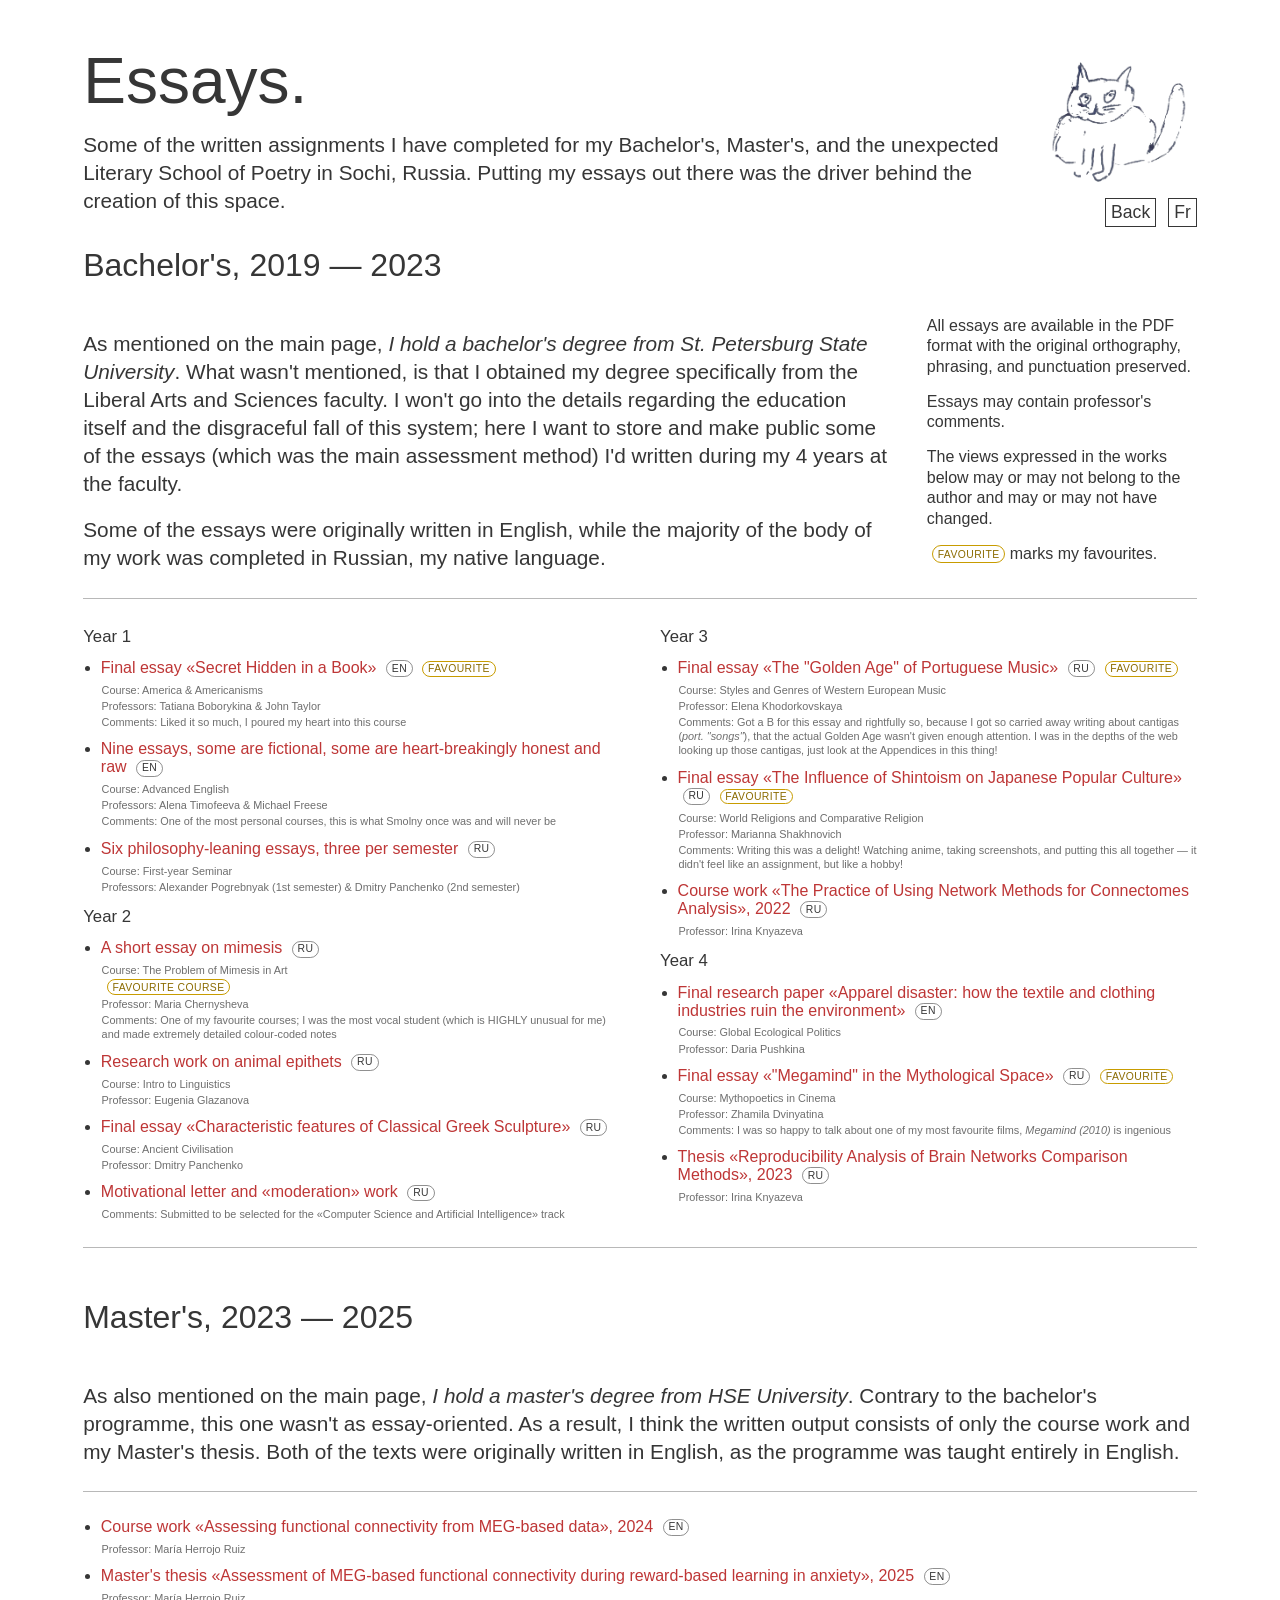
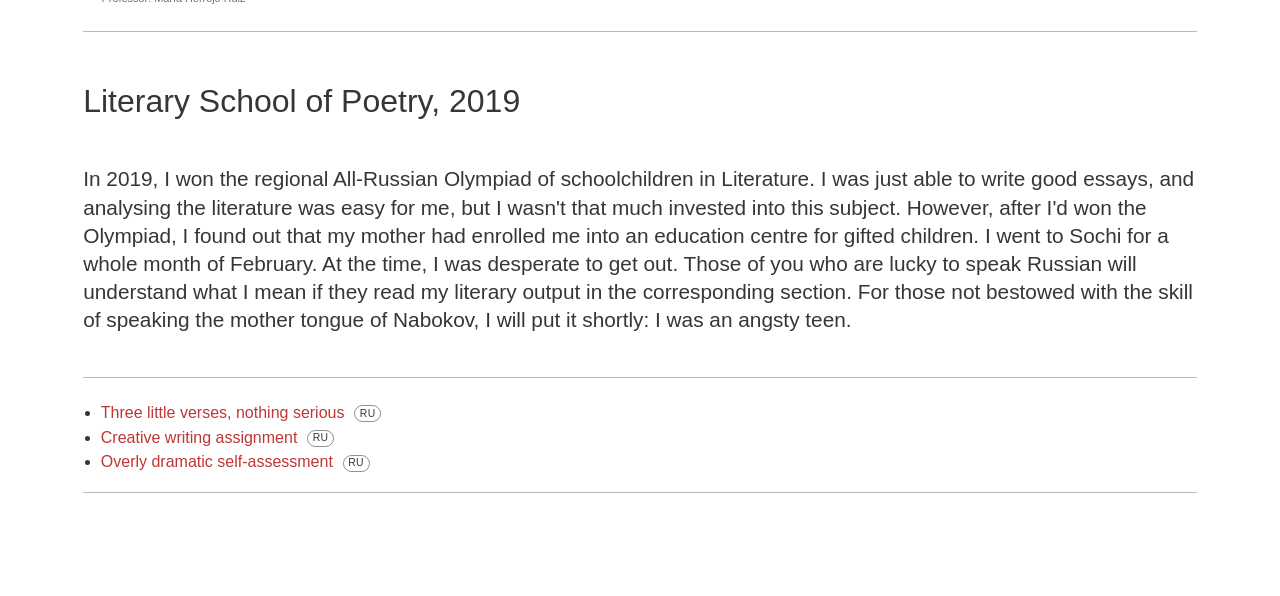
==== essay.html @ 97c1edeb "." ====
<!DOCTYPE html>
<html lang="en">
<head>
  <meta charset="UTF-8"/>
  <meta http-equiv="X-UA-Compatible" content="IE=edge"/>
  <meta name="viewport" content="width=device-width, initial-scale=1.0"/>
  <title>Irina Saranskaia</title>
  <link rel="icon" type="image/jpg" href="favicon-16x16.jpg" sizes="16x16" />
  <link rel="icon" type="image/jpg" href="favicon-32x32.jpg" sizes="32x32" />
  <link rel="icon" type="image/jpg" href="favicon-48x48.jpg" sizes="48x48" />
  <link rel="stylesheet" href="essay.css" />
</head>
<body>
  <div class="adaptive">
      <div class="header">
  <div class="title-bar">
    <h1>Essays.</h1>

    <div class="page-top">
      <a class="site-mark" href="index.html" aria-label="Home">
        <img src="images/cat_transparent.png" alt="Site cat logo">
      </a>

      <nav class="top-buttons">
        <a class="back_button" href="index.html">Back</a>
        <a class="language_button" href="essay_fr.html">Fr</a>
      </nav>
    </div>
  </div>

  <p>
    Some of the written assignments I have completed for my Bachelor's, Master's,
    and the unexpected Literary School of Poetry in Sochi, Russia. Putting my essays out there
    was the driver behind the creation of this space.
  </p>
</div>
    <div class="content">
<h2>
  Bachelor's, 2019 — 2023
</h2>
      <aside class="archive-note">
  <p>
    All essays are available in the PDF format with the original orthography, phrasing, and punctuation preserved.
    </p>
    <p>Essays may contain professor's comments.</p>

    <p>The views expressed in the works below may or may not belong to the author and may or may not have changed.
  </p>

  <p>
    <span class="favorite-tag">Favourite</span> marks my favourites.
  </p>
</aside>
        <p>
          <br>

          As mentioned on the main page,
          <i>I hold a bachelor's degree from St. Petersburg State University</i>.
        What wasn't mentioned, is that I obtained my degree specifically from the
        Liberal Arts and Sciences faculty. I won't go into the details regarding
        the education itself and the disgraceful fall of this system; here I want to
        store and make public some of the essays (which was the main assessment method)
        I'd written during my 4 years at the faculty. </p>
      <br>
      <p>
        Some of the essays were originally written in English, while the majority of the body of
        my work was completed in Russian, my native language.
      </p>
<section class="inline-archive">
<!--  <h3>Bachelor's, 2019 — 2023</h3>-->

  <div class="year-columns">
    <div class="year-column">
      <h4>Year 1</h4>
      <ul class="pdf-list">
        <li>
          <a href="pdfs/bachelors/year-1/americanisms.pdf" target="_blank">
            Final essay «Secret Hidden in a Book»
          </a>
          <span class="lang-badge">en</span>
          <span class="favorite-tag">Favourite</span>
          <div class="work-meta">
            <span class="work-tag">Course: America & Americanisms</span>
            <span class="work-tag">Professors: Tatiana Boborykina & John Taylor</span>
            <span class="work-tag">Comments: Liked it so much, I poured my heart into this course</span>
          </div>
        </li>

      <li>
          <a href="pdfs/bachelors/year-1/english.pdf" target="_blank">
            Nine essays, some are fictional, some are heart-breakingly honest and raw
          </a>
          <span class="lang-badge">en</span>
          <div class="work-meta">
            <span class="work-tag">Course: Advanced English</span>
            <span class="work-tag">Professors:  Alena Timofeeva & Michael Freese</span>
            <span class="work-tag">Comments: One of the most personal courses, this is what Smolny once was and will never be</span>
          </div>
        </li>

       <li>
          <a href="pdfs/bachelors/year-1/1ys_essays.pdf" target="_blank">
            Six philosophy-leaning essays, three per semester
          </a>
          <span class="lang-badge">ru</span>
          <div class="work-meta">
            <span class="work-tag">Course: First-year Seminar</span>
            <span class="work-tag">Professors: Alexander Pogrebnyak (1st semester)
              & Dmitry Panchenko (2nd semester)</span>
          </div>
        </li>
      </ul>
      <h4>Year 2</h4>
      <ul class="pdf-list">
      <!--        <li>-->
<!--          <a href="pdfs/bachelors/year-2/language_thinking.pdf" target="_blank">-->
<!--            Three essays too controversial & illegal in modern Russia-->
<!--          </a>-->
<!--          <span class="lang-badge">en</span>-->
<!--          <div class="work-meta">-->
<!--    <span class="work-tag">Course: Language & Thinking</span>-->
<!--    <span class="work-tag">Professor: Olga Davydova</span>-->
<!--&lt;!&ndash;    <span class="work-tag">Impression: </span>&ndash;&gt;-->
<!--  </div>-->
<!--        </li>-->
        <li>
          <a href="pdfs/bachelors/year-2/mimesis.pdf" target="_blank">
            A short essay on mimesis
          </a>
          <span class="lang-badge">ru</span>
          <div class="work-meta">
    <span class="work-tag">Course: The Problem of Mimesis in Art</span>
            <span class="favorite-tag">Favourite course</span>
    <span class="work-tag">Professor: Maria Chernysheva </span>
    <span class="work-tag">Comments: One of my favourite courses;
      I was the most vocal student (which is HIGHLY unusual for me)
      and made extremely detailed colour-coded notes</span>
  </div>
        </li>
        <li>
          <a href="pdfs/bachelors/year-2/language.pdf" target="_blank">
            Research work on animal epithets
          </a>
          <span class="lang-badge">ru</span>
          <div class="work-meta">
    <span class="work-tag">Course: Intro to Linguistics</span>
    <span class="work-tag">Professor: Eugenia Glazanova</span>
  </div>
        </li>
        <li>
          <a href="pdfs/bachelors/year-2/classics.pdf" target="_blank">
            Final essay «Characteristic features of Classical Greek Sculpture»
          </a>
          <span class="lang-badge">ru</span>
          <div class="work-meta">
    <span class="work-tag">Course: Ancient Civilisation</span>
    <span class="work-tag">Professor: Dmitry Panchenko</span>
  </div>
        </li>
        <li>
          <a href="pdfs/bachelors/year-2/moderation.pdf" target="_blank">
            Motivational letter and «moderation» work
          </a>
          <span class="lang-badge">ru</span>
          <div class="work-meta">
    <span class="work-tag">Comments: Submitted
            to be selected for the «Computer Science and Artificial Intelligence» track</span>
  </div>
        </li>
      </ul>
    </div>

    <div class="year-column">
      <h4>Year 3</h4>
      <ul class="pdf-list">
        <li>
          <a href="pdfs/bachelors/year-3/music.pdf" target="_blank">
            Final essay «The "Golden Age" of Portuguese Music»
          </a>
          <span class="lang-badge">ru</span>
          <span class="favorite-tag">Favourite</span>
          <div class="work-meta">
    <span class="work-tag">Course: Styles and Genres of Western European Music</span>
    <span class="work-tag">Professor: Elena Khodorkovskaya</span>
    <span class="work-tag">Comments: Got a B for this essay and rightfully so, because I got so carried away
      writing about cantigas (<i>port. "songs"</i>), that the actual Golden Age wasn't given
    enough attention. I was in the depths of the web looking up those cantigas, just look at the
    Appendices in this thing! </span>
  </div>
        </li>

        <li>
          <a href="pdfs/bachelors/year-3/japan.pdf" target="_blank">
            Final essay «The Influence of Shintoism on Japanese Popular Culture»
          </a>
          <span class="lang-badge">ru</span>
          <span class="favorite-tag">Favourite</span>
          <div class="work-meta">
    <span class="work-tag">Course: World Religions and Comparative Religion</span>
    <span class="work-tag">Professor: Marianna Shakhnovich</span>
    <span class="work-tag">Comments: Writing this was a delight! Watching anime, taking screenshots, and
    putting this all together — it didn't feel like an assignment, but like a hobby!</span>
  </div>
        </li>

        <li>
          <a href="pdfs/bachelors/year-3/coursework.pdf" target="_blank">
            Course work «The Practice of Using Network Methods for Connectomes Analysis», 2022
          </a>
          <span class="lang-badge">ru</span>
          <div class="work-meta">
    <span class="work-tag">Professor: Irina Knyazeva</span>
  </div>
        </li>

      </ul>

      <h4>Year 4</h4>
      <ul class="pdf-list">

        <li>
          <a href="pdfs/bachelors/year-4/ecology.pdf" target="_blank">
            Final research paper «Apparel disaster: how the textile and clothing industries
            ruin the environment»
          </a>
          <span class="lang-badge">en</span>
          <div class="work-meta">
    <span class="work-tag">Course: Global Ecological Politics</span>
    <span class="work-tag">Professor: Daria Pushkina</span>
  </div>
        </li>

        <li>
          <a href="pdfs/bachelors/year-4/film.pdf" target="_blank">
            Final essay «"Megamind" in the Mythological Space»
          </a>
          <span class="lang-badge">ru</span>
          <span class="favorite-tag">Favourite</span>
          <div class="work-meta">
    <span class="work-tag">Course: Mythopoetics in Сinema</span>
    <span class="work-tag">Professor: Zhamila Dvinyatina</span>
    <span class="work-tag">Comments: I was so happy to talk about one of my most favourite films,
      <i>Megamind (2010)</i> is ingenious</span>

  </div>
        </li>

        <li>
          <a href="pdfs/bachelors/year-4/thesis.pdf" target="_blank">
            Thesis «Reproducibility Analysis of Brain Networks Comparison Methods», 2023
          </a>
          <span class="lang-badge">ru</span>
           <div class="work-meta">
    <span class="work-tag">Professor: Irina Knyazeva</span>
  </div>
        </li>
      </ul>
    </div>
  </div>
</section>
      <h2>
  Master's, 2023 — 2025
</h2>
      <p>
        <br>
        As also mentioned on the main page, <i>I hold a master's degree
        from HSE University</i>. Contrary to the bachelor's programme, this one wasn't
        as essay-oriented. As a result, I think the written output consists of only the
        course work and my Master's thesis. Both of the texts were originally written in
        English, as the programme was taught entirely in English.
      </p>

      <section class="inline-archive">

  <ul class="pdf-list">
    <li>
      <a href="pdfs/masters/coursework.pdf" target="_blank">
        Course work «Assessing functional connectivity from MEG-based data», 2024
      </a>
      <span class="lang-badge">en</span>
      <div class="work-meta">
        <span class="work-tag">Professor: María Herrojo Ruiz</span>
      </div>
    </li>

    <li>
      <a href="pdfs/masters/thesis.pdf" target="_blank">
        Master's thesis «Assessment of MEG-based functional connectivity during
          reward-based learning in anxiety», 2025
      </a>
      <span class="lang-badge">en</span>
            <div class="work-meta">
        <span class="work-tag">Professor: María Herrojo Ruiz</span>
      </div>
    </li>
  </ul>
</section>
      <h2>
  Literary School of Poetry, 2019
</h2>
      <p>
        <br> In 2019, I won the regional All-Russian Olympiad of schoolchildren in Literature.
        I was just able to write good essays, and analysing the literature was easy for me, but
        I wasn't that much invested into this subject. However, after I'd won the Olympiad,
        I found out that my mother had enrolled me into an education centre for gifted children.
        I went to Sochi for a whole month of February. At the time, I was desperate to get out.
        Those of you who are lucky to speak Russian will understand what I mean if they read
        my literary output in the corresponding section. For those not bestowed with the
        skill of speaking the mother tongue of Nabokov, I will put it shortly: I was an angsty teen.
      </p>
       <br>
      <section class="inline-archive">
<!--  <h3>Literary School of Poetry</h3>-->
  <ul class="pdf-list">
    <li>
      <a href="pdfs/literary-school/poetry.pdf" target="_blank">
        Three little verses, nothing serious
      </a>
      <span class="lang-badge">ru</span>
    </li>

    <li>
      <a href="pdfs/literary-school/alphabet.pdf" target="_blank">
        Creative writing assignment
      </a>
      <span class="lang-badge">ru</span>
    </li>

    <li>
      <a href="pdfs/literary-school/self_esteem.pdf" target="_blank">
        Overly dramatic self-assessment
      </a>
      <span class="lang-badge">ru</span>
    </li>
  </ul>
</section>
    </div>
      </div>
</body>
</html>
---- essay.css ----
* {
  margin: 0;
  box-sizing: border-box;
}

:root {
  --text: rgb(54, 54, 54);
  --text-soft: rgba(54, 54, 54, 0.72);
  --line: rgba(54, 54, 54, 0.35);
  --link: rgb(190, 54, 54);
  --link-hover: rgb(54, 54, 200);
  --gold: #8b6b00;
  --gold-line: #c89c00;
  --font-main: Roboto, -apple-system, BlinkMacSystemFont, "Segoe UI",
    "Helvetica Neue", Arial, sans-serif;
}

body {
  display: grid;
  justify-items: center;
  font-family: var(--font-main);
  color: var(--text);
}

h1 {
  color: var(--text);
  font-size: 4em;
  font-weight: 500;
}

h2 {
  color: var(--text);
  font-size: 2em;
  font-weight: 400;
}

p {
  color: var(--text);
  font-size: 1.3em;
  font-weight: 300;
  line-height: 1.35;
}

a {
  color: var(--link);
  text-decoration: none;
  border-bottom: 0;
}

a:hover {
  color: var(--link-hover);
  border-bottom-color: var(--link-hover);
}

/* Main page shell */

.adaptive {
  position: relative;

  width: 87vw;
  max-width: 1200px;

  padding-top: 3em;
  padding-bottom: 4em;

  display: grid;
  grid-template-columns: 1fr;
  grid-template-rows: min-content min-content;
  row-gap: 2em;
}

/* Top-right cat + buttons. Keep this block inside .adaptive, before .header. */

.page-top {
  position: absolute;
  top: 3em;
  right: 0;
  z-index: 5;

  display: flex;
  flex-direction: column;
  align-items: flex-end;

  margin: 0;
}

.site-mark {
  display: block;
  width: 150px;

  margin-bottom: 0.65em;
  margin-right: 0.2em;

  border-bottom: 0;
}

.site-mark img {
  display: block;
  width: 100%;
  height: auto;

  opacity: 0.88;
  transition: opacity 0.5s ease, transform 0.5s ease;
}

.site-mark:hover img {
  opacity: 1;
  transform: rotate(-360deg) scale(1);
}

.top-buttons {
  display: flex;
  justify-content: flex-end;
  align-items: center;
  gap: 0.75em;

  margin: 0;
}

.back_button,
.language_button {
  height: min-content;
  width: min-content;

  text-align: center;
  display: block;
  text-decoration: none;
  white-space: nowrap;

  font-size: 1.1em;
  border: var(--text) 1px solid;
  color: var(--text);

  padding: 3px 5px;
  border-radius: 0;
  transition: 0.5s;
}

.back_button:hover,
.language_button:hover {
  border: #0000007a 1px solid;
  color: #0000007a;
  border-radius: 10px;
}

/* Header */

.header {
  grid-column: 1;

  display: grid;
  grid-template-rows: min-content min-content;
  row-gap: 1em;

  /* Prevents intro text from running under the cat/buttons. */
  padding-right: 180px;
}

.header h1 {
  line-height: 1.05;
}

.content {
  grid-column: 1;
}

.content h2 {
  margin-top: 1.6em;
  margin-bottom: 0.55em;
}

.content h2:first-child {
  margin-top: 0;
}

.text_alternative {
  color: var(--text);
  font-size: 1em;
  font-weight: 250;
}

/* Notes and essay archive */

.archive-note {
  float: right;
  width: 270px;
  margin: 0.15em 0 1em 2em;
  padding-top: 0.7em;
}

.archive-note p {
  font-size: 1em;
  font-weight: 300;
  line-height: 1.3;
  margin-bottom: 0.85em;
}

.inline-archive {
  clear: both;

  border-top: 1px solid var(--line);
  border-bottom: 1px solid var(--line);

  padding: 0.9em 0;
  margin: 1.6em 0 2.4em;
}

.inline-archive h3 {
  color: var(--text);
  font-size: 1.35em;
  font-weight: 500;
  line-height: 1.25;
  margin-bottom: 0.6em;
}

.inline-archive h4 {
  color: var(--text);
  font-size: 1.05em;
  font-weight: 500;
  line-height: 1.25;
  margin-top: 0.8em;
  margin-bottom: 0.35em;
}

.year-columns {
  display: grid;
  grid-template-columns: repeat(2, minmax(0, 1fr));
  column-gap: 2.5em;
  row-gap: 1em;
}

.year-column {
  min-width: 0;
}

.pdf-list {
  margin-top: 0.7em;
  padding-left: 1.1em;

  color: var(--text);
  font-size: 1em;
  font-weight: 300;
}

.pdf-list li {
  margin-bottom: 0.4em;
}

.pdf-list a {
  color: var(--link);
  text-decoration: none;
  border-bottom: 0;
}

.pdf-list a:hover {
  color: var(--link-hover);
  border-bottom-color: var(--link-hover);
}

.lang-badge {
  display: inline-block;
  vertical-align: middle;
  margin-left: 0.5em;

  padding: 0.12em 0.45em;
  border: 1px solid rgba(54, 54, 54, 0.55);
  border-radius: 999px;

  font-size: 0.65em;
  font-weight: 400;
  line-height: 1.2;
  letter-spacing: 0.04em;
  text-transform: uppercase;

  color: var(--text);
  user-select: none;
  pointer-events: none;
}

.favorite-badge {
  display: inline-block;
  margin-left: 0.35em;

  font-size: 0.95em;
  color: var(--text);

  user-select: none;
}

.favorite-tag {
  display: inline-block;
  vertical-align: middle;
  margin-left: 0.5em;

  padding: 0.12em 0.45em;

  border: 1px solid var(--gold-line);
  border-radius: 999px;

  color: var(--gold);
  font-size: 0.65em;
  font-weight: 400;
  letter-spacing: 0.04em;
  text-transform: uppercase;
}

.work-meta {
  margin-top: 0.35em;
  margin-bottom: 0.7em;
  padding-left: 0.05em;
}

.work-tag {
  display: block;
  margin-top: 0.18em;

  font-size: 0.68em;
  font-weight: 300;
  line-height: 1.3;

  color: var(--text-soft);

  user-select: none;
  pointer-events: none;
}

/* Mobile */

@media (max-width: 768px) {
  .adaptive {
    width: 90vw;
    max-width: 480px;
    padding-top: 3em;
  }

  .page-top {
    top: 3em;
  }

  .site-mark {
    width: 80px;
    margin-bottom: 0.55em;
  }

  .back_button,
  .language_button {
    font-size: 1em;
  }

  .header {
    padding-right: 110px;
  }

  h1 {
    font-size: 3em;
  }

  h2 {
    font-size: 1.5em;
  }

  p {
    font-size: 1.2em;
  }

  .archive-note {
    float: none;
    width: auto;
    margin: 1em 0 1.5em 0;
  }

  .year-columns {
    grid-template-columns: 1fr;
    column-gap: 0;
  }

  .inline-archive h3 {
    font-size: 1.25em;
  }

  .inline-archive h4 {
    font-size: 1em;
  }
}

@media (max-width: 480px) {
  .header {
    padding-right: 0;
    padding-top: 115px;
  }

  .page-top {
    top: 2.4em;
  }
}
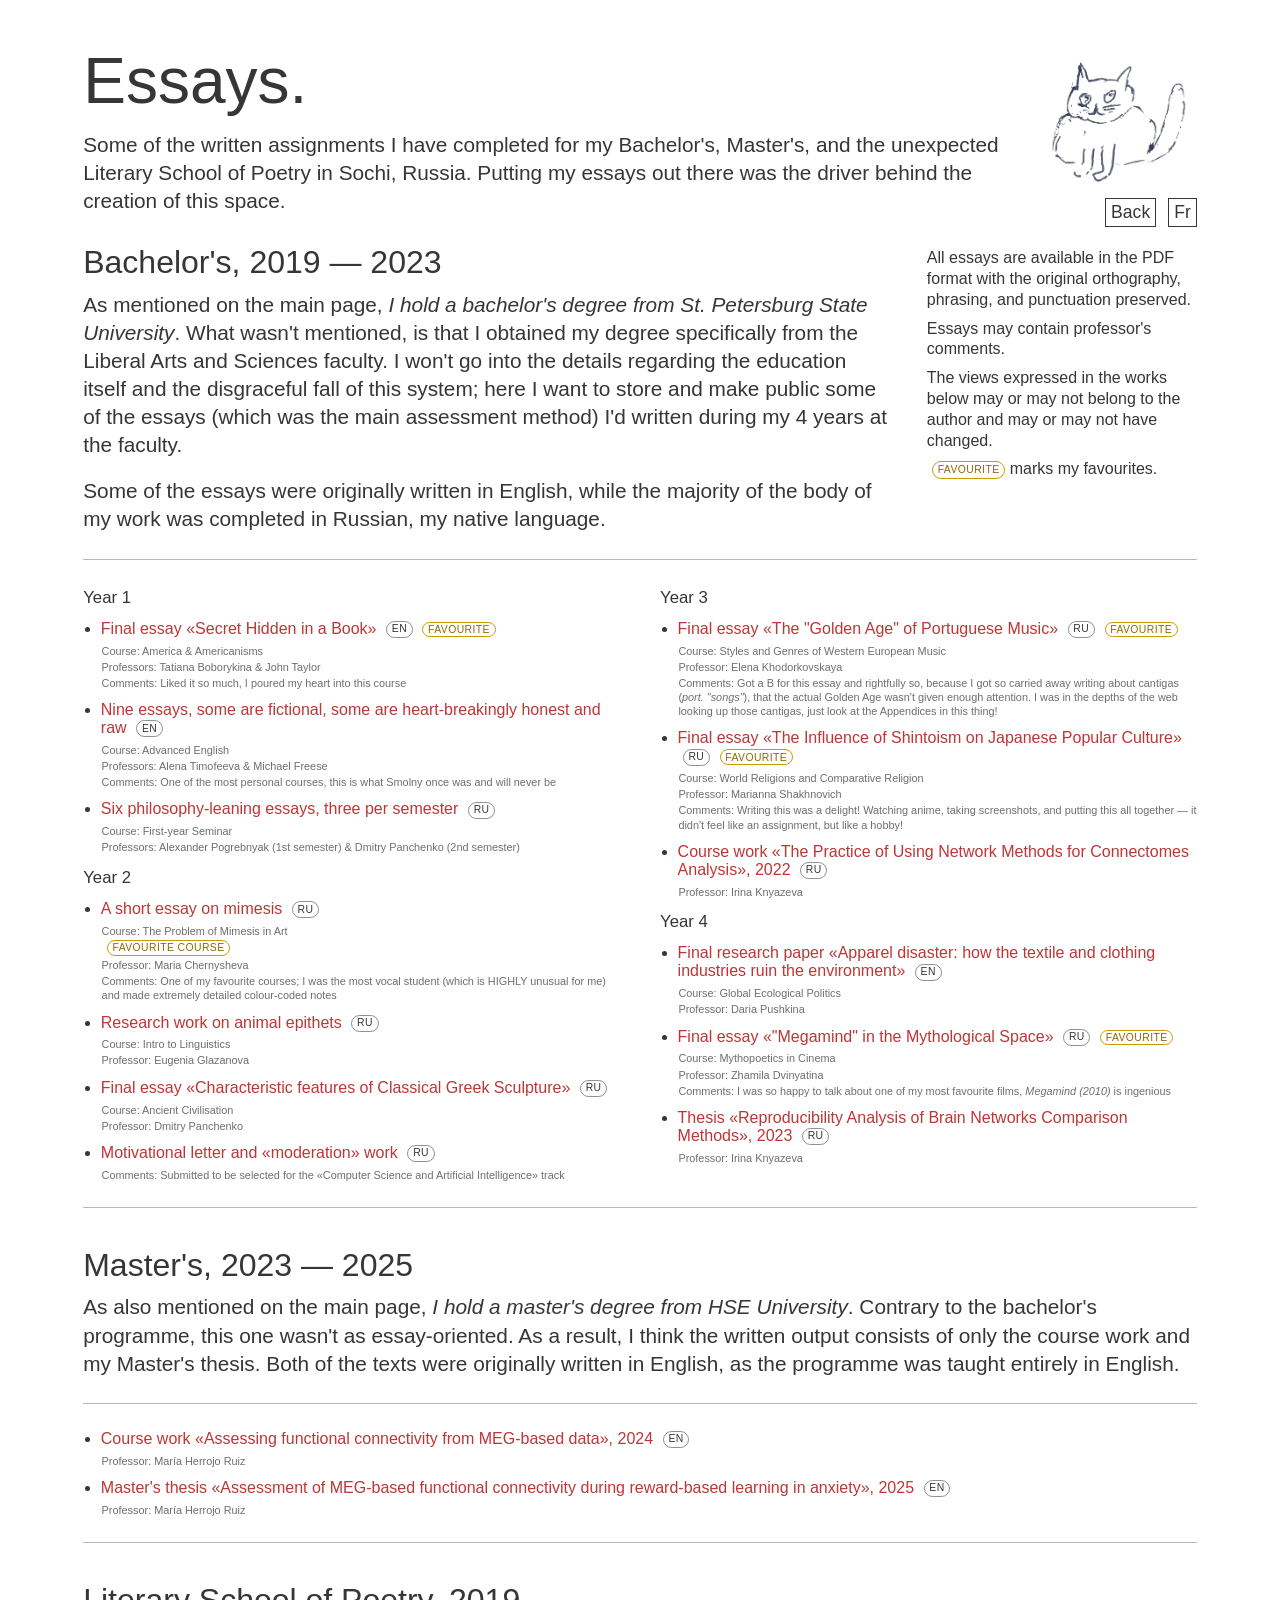
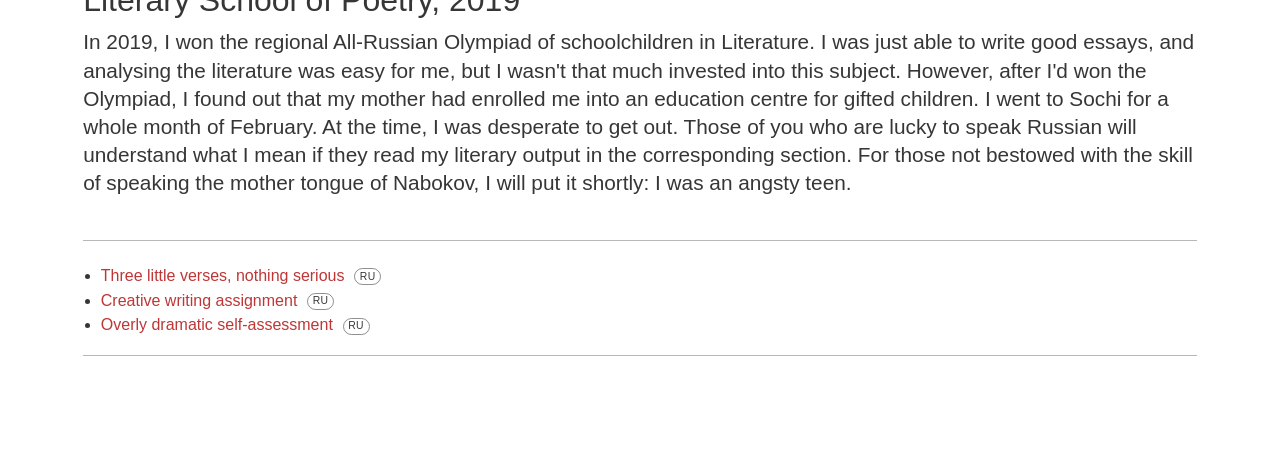
==== commit c54b6a27: "commentaires de Dania" ====
--- a/essay.html
+++ b/essay.html
@@ -17,9 +17,9 @@
     <h1>Essays.</h1>
 
     <div class="page-top">
-      <a class="site-mark" href="index.html" aria-label="Home">
-        <img src="images/cat_transparent.png" alt="Site cat logo">
-      </a>
+<div class="site-mark" aria-hidden="true">
+  <img src="images/cat_transparent.png" alt="">
+</div>
 
       <nav class="top-buttons">
         <a class="back_button" href="index.html">Back</a>
@@ -35,9 +35,6 @@
   </p>
 </div>
     <div class="content">
-<h2>
-  Bachelor's, 2019 — 2023
-</h2>
       <aside class="archive-note">
   <p>
     All essays are available in the PDF format with the original orthography, phrasing, and punctuation preserved.
@@ -51,8 +48,11 @@
     <span class="favorite-tag">Favourite</span> marks my favourites.
   </p>
 </aside>
+        <h2>
+  Bachelor's, 2019 — 2023
+</h2>
         <p>
-          <br>
+<!--          <br>-->
 
           As mentioned on the main page,
           <i>I hold a bachelor's degree from St. Petersburg State University</i>.
@@ -112,17 +112,6 @@
       </ul>
       <h4>Year 2</h4>
       <ul class="pdf-list">
-      <!--        <li>-->
-<!--          <a href="pdfs/bachelors/year-2/language_thinking.pdf" target="_blank">-->
-<!--            Three essays too controversial & illegal in modern Russia-->
-<!--          </a>-->
-<!--          <span class="lang-badge">en</span>-->
-<!--          <div class="work-meta">-->
-<!--    <span class="work-tag">Course: Language & Thinking</span>-->
-<!--    <span class="work-tag">Professor: Olga Davydova</span>-->
-<!--&lt;!&ndash;    <span class="work-tag">Impression: </span>&ndash;&gt;-->
-<!--  </div>-->
-<!--        </li>-->
         <li>
           <a href="pdfs/bachelors/year-2/mimesis.pdf" target="_blank">
             A short essay on mimesis
@@ -262,7 +251,7 @@
   Master's, 2023 — 2025
 </h2>
       <p>
-        <br>
+<!--        <br>-->
         As also mentioned on the main page, <i>I hold a master's degree
         from HSE University</i>. Contrary to the bachelor's programme, this one wasn't
         as essay-oriented. As a result, I think the written output consists of only the
@@ -299,7 +288,8 @@
   Literary School of Poetry, 2019
 </h2>
       <p>
-        <br> In 2019, I won the regional All-Russian Olympiad of schoolchildren in Literature.
+<!--        <br> -->
+          In 2019, I won the regional All-Russian Olympiad of schoolchildren in Literature.
         I was just able to write good essays, and analysing the literature was easy for me, but
         I wasn't that much invested into this subject. However, after I'd won the Olympiad,
         I found out that my mother had enrolled me into an education centre for gifted children.
--- a/essay.css
+++ b/essay.css
@@ -66,7 +66,7 @@
   display: grid;
   grid-template-columns: 1fr;
   grid-template-rows: min-content min-content;
-  row-gap: 2em;
+  row-gap: 1.2em;
 }
 
 /* Top-right cat + buttons. Keep this block inside .adaptive, before .header. */
@@ -165,13 +165,13 @@
 }
 
 .content h2 {
-  margin-top: 1.6em;
-  margin-bottom: 0.55em;
-}
-
-.content h2:first-child {
-  margin-top: 0;
-}
+  margin-top: 0.3em;
+  margin-bottom: 0.3em;
+}
+
+/*.content h2:first-of-type {*/
+/*  margin-top: 0;*/
+/*}*/
 
 .text_alternative {
   color: var(--text);
@@ -192,7 +192,7 @@
   font-size: 1em;
   font-weight: 300;
   line-height: 1.3;
-  margin-bottom: 0.85em;
+  margin-bottom: 0.5em;
 }
 
 .inline-archive {
@@ -325,30 +325,86 @@
 }
 
 /* Mobile */
+/* Unified mobile header/cat/buttons layout */
 
 @media (max-width: 768px) {
-  .adaptive {
+  .adaptive,
+  .photos {
+    position: relative;
     width: 90vw;
     max-width: 480px;
-    padding-top: 3em;
+    padding-top: 2.4em;
   }
 
   .page-top {
-    top: 3em;
+    position: absolute;
+    top: 2.4em;
+    right: 0;
+    z-index: 5;
+
+    display: flex;
+    flex-direction: column;
+    align-items: flex-end;
+
+    margin: 0;
   }
 
   .site-mark {
-    width: 80px;
-    margin-bottom: 0.55em;
+    display: block;
+    width: 82px;
+
+    margin: 0 0 0.5em 0;
+    border-bottom: 0;
+
+    pointer-events: none;
+  }
+
+  .site-mark img {
+    display: block;
+    width: 100%;
+    height: auto;
+
+    opacity: 0.88;
+    pointer-events: none;
+  }
+
+  .site-mark:hover img {
+    opacity: 1;
+    transform: rotate(-360deg) scale(1);
+  }
+
+  .top-buttons {
+    display: flex;
+    justify-content: flex-end;
+    align-items: center;
+    gap: 0.55em;
+
+    margin: 0;
   }
 
   .back_button,
   .language_button {
-    font-size: 1em;
-  }
-
-  .header {
-    padding-right: 110px;
+    font-size: 0.95em;
+    padding: 3px 5px;
+  }
+
+  .header,
+  .title-bar,
+  .title-bar-centered,
+  .title_div {
+    padding-top: 0;
+    padding-right: 105px;
+    padding-left: 0;
+  }
+
+  .title-bar,
+  .title-bar-centered {
+    display: block;
+  }
+
+  .title-bar-centered .title,
+  .title {
+    text-align: left;
   }
 
   h1 {
@@ -362,34 +418,24 @@
   p {
     font-size: 1.2em;
   }
-
-  .archive-note {
-    float: none;
-    width: auto;
-    margin: 1em 0 1.5em 0;
-  }
-
-  .year-columns {
-    grid-template-columns: 1fr;
-    column-gap: 0;
-  }
-
-  .inline-archive h3 {
-    font-size: 1.25em;
-  }
-
-  .inline-archive h4 {
-    font-size: 1em;
-  }
 }
 
 @media (max-width: 480px) {
-  .header {
-    padding-right: 0;
-    padding-top: 115px;
+  .header,
+  .title-bar,
+  .title-bar-centered,
+  .title_div {
+    padding-top: 0;
+    padding-right: 105px;
+    padding-left: 0;
   }
 
   .page-top {
     top: 2.4em;
-  }
-}
+    right: 0;
+  }
+
+  .site-mark {
+    width: 82px;
+  }
+}
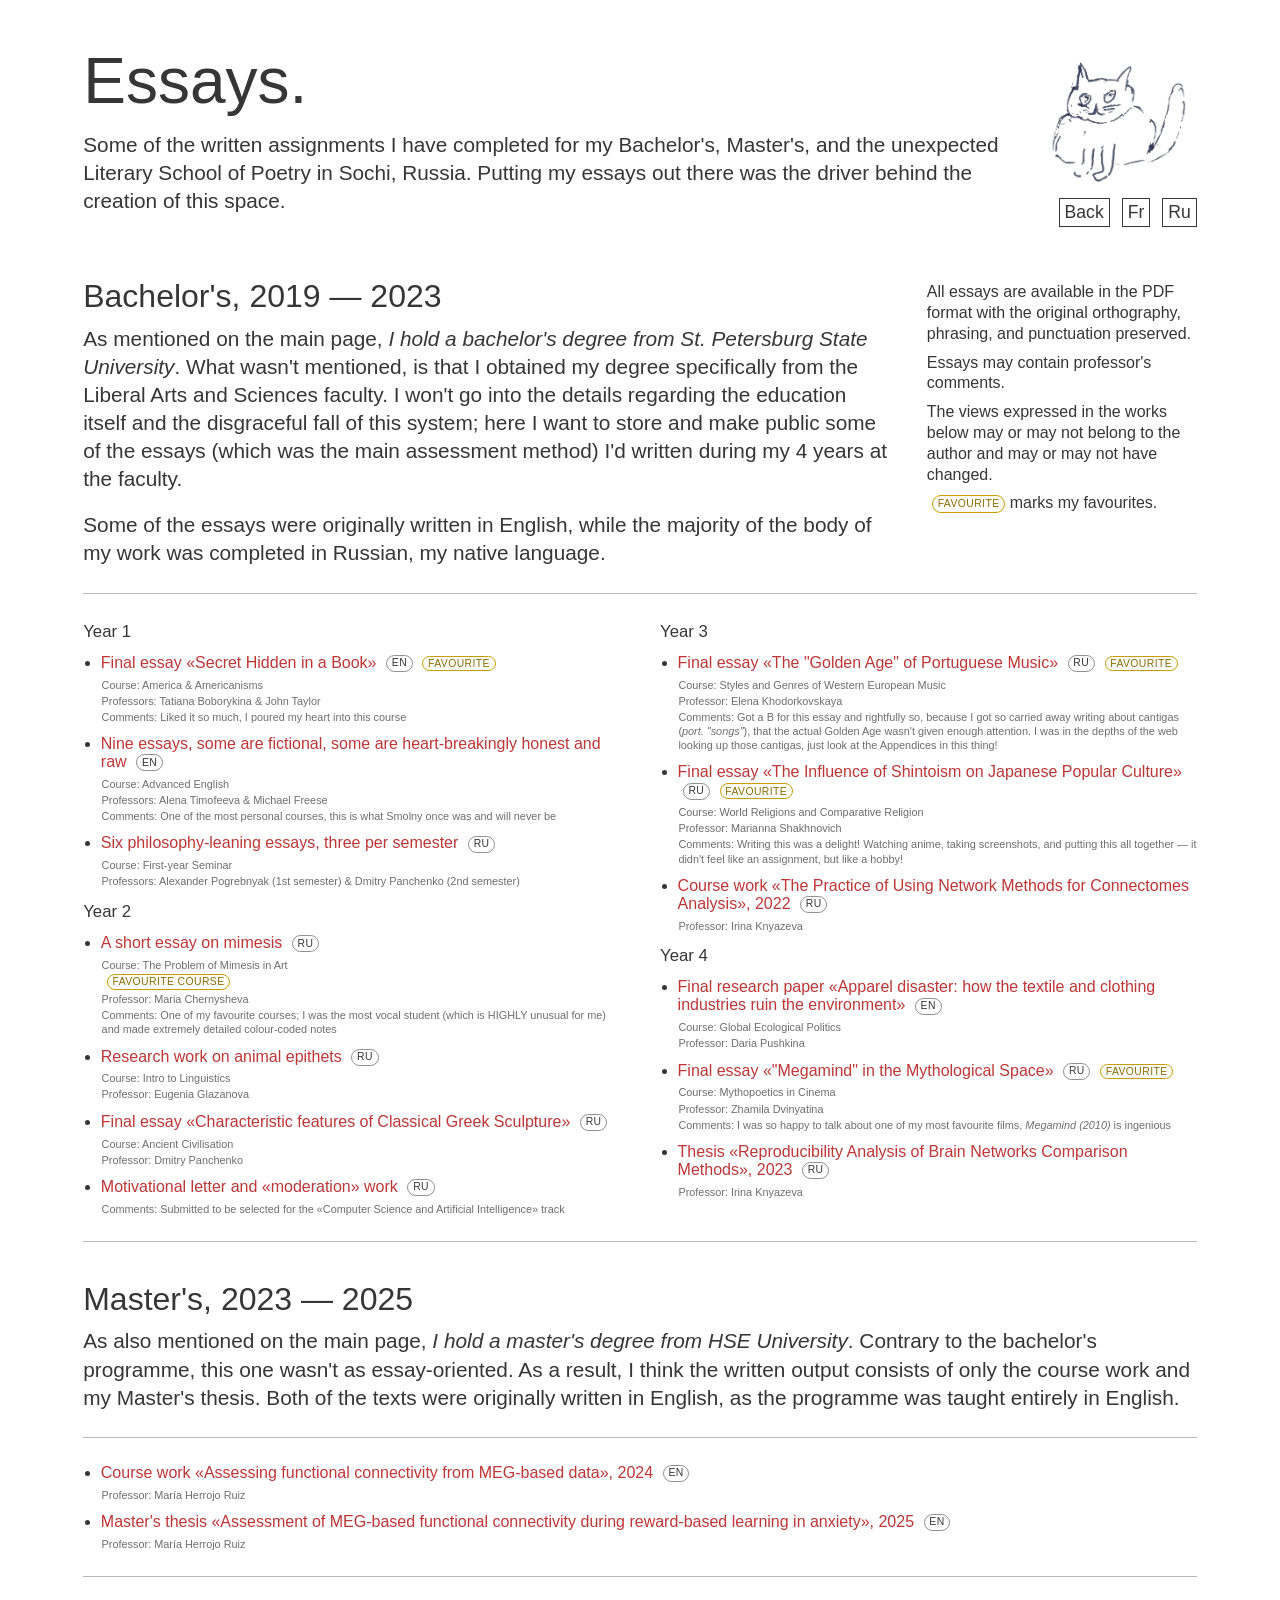
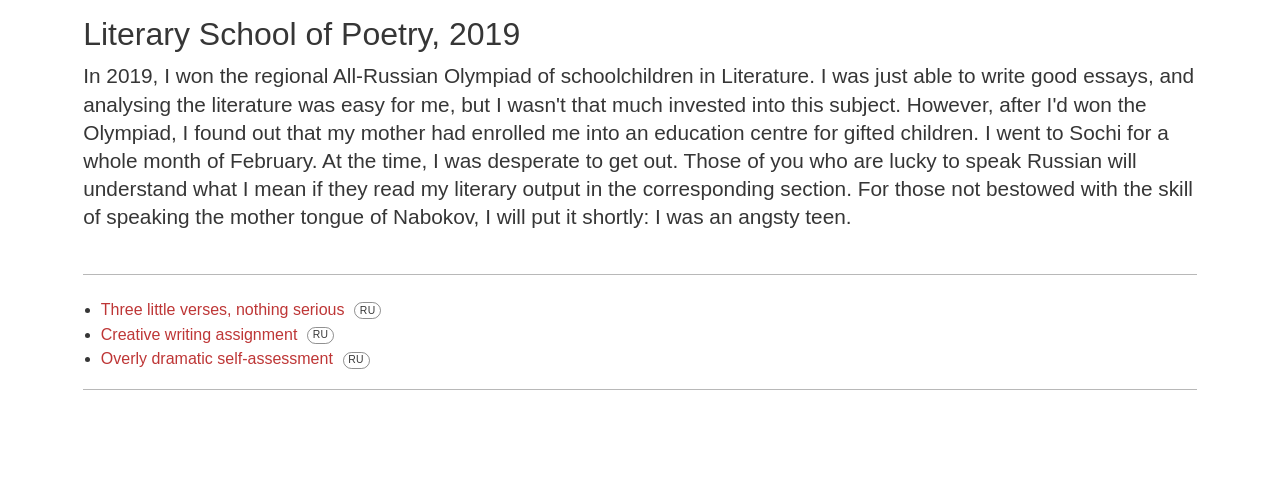
==== commit 1e97ed20: "ajouté la version russe" ====
--- a/essay.html
+++ b/essay.html
@@ -23,7 +23,8 @@
 
       <nav class="top-buttons">
         <a class="back_button" href="index.html">Back</a>
-        <a class="language_button" href="essay_fr.html">Fr</a>
+    <a href="essay_fr.html" class="language_button">Fr</a>
+      <a href="essay_ru.html" class="language_button">Ru</a>
       </nav>
     </div>
   </div>
@@ -33,6 +34,7 @@
     and the unexpected Literary School of Poetry in Sochi, Russia. Putting my essays out there
     was the driver behind the creation of this space.
   </p>
+          <br>
 </div>
     <div class="content">
       <aside class="archive-note">
--- a/essay.css
+++ b/essay.css
@@ -325,22 +325,37 @@
 }
 
 /* Mobile */
-/* Unified mobile header/cat/buttons layout */
 
 @media (max-width: 768px) {
-  .adaptive,
-  .photos {
-    position: relative;
-    width: 90vw;
+  .adaptive {
+    width: calc(100vw - 48px);
     max-width: 480px;
+
     padding-top: 2.4em;
+    padding-right: 0;
+    padding-left: 0;
+    padding-bottom: 4em;
+
+    row-gap: 1.4em;
+  }
+
+  .header {
+    padding-right: 0;
+    row-gap: 0.9em;
+  }
+
+  .title-bar {
+    display: grid;
+    grid-template-columns: minmax(0, 1fr) auto;
+    column-gap: 0.9em;
+    align-items: start;
+
+    padding: 0;
   }
 
   .page-top {
-    position: absolute;
-    top: 2.4em;
-    right: 0;
-    z-index: 5;
+    position: static;
+    z-index: auto;
 
     display: flex;
     flex-direction: column;
@@ -350,92 +365,103 @@
   }
 
   .site-mark {
-    display: block;
-    width: 82px;
-
-    margin: 0 0 0.5em 0;
-    border-bottom: 0;
+    width: 78px;
+    margin: 0 0 0.45em 0;
 
     pointer-events: none;
   }
 
   .site-mark img {
-    display: block;
     width: 100%;
     height: auto;
-
-    opacity: 0.88;
     pointer-events: none;
-  }
-
-  .site-mark:hover img {
-    opacity: 1;
-    transform: rotate(-360deg) scale(1);
   }
 
   .top-buttons {
     display: flex;
     justify-content: flex-end;
-    align-items: center;
-    gap: 0.55em;
-
-    margin: 0;
+    gap: 0.45em;
   }
 
   .back_button,
   .language_button {
-    font-size: 0.95em;
-    padding: 3px 5px;
-  }
-
-  .header,
-  .title-bar,
-  .title-bar-centered,
-  .title_div {
-    padding-top: 0;
-    padding-right: 105px;
-    padding-left: 0;
-  }
-
-  .title-bar,
-  .title-bar-centered {
-    display: block;
-  }
-
-  .title-bar-centered .title,
-  .title {
-    text-align: left;
+    font-size: 0.9em;
+    padding: 2px 5px;
   }
 
   h1 {
     font-size: 3em;
+    line-height: 1.05;
   }
 
   h2 {
-    font-size: 1.5em;
+    font-size: 1.45em;
   }
 
   p {
-    font-size: 1.2em;
-  }
-}
-
-@media (max-width: 480px) {
-  .header,
-  .title-bar,
-  .title-bar-centered,
-  .title_div {
+    font-size: 1.05em;
+    line-height: 1.38;
+  }
+
+  .content {
+    width: 100%;
+  }
+
+  .archive-note {
+    float: none;
+    clear: both;
+
+    width: 100%;
+    max-width: 300px;
+
+    margin: 1.3em auto 1.6em auto;
     padding-top: 0;
-    padding-right: 105px;
-    padding-left: 0;
-  }
-
-  .page-top {
-    top: 2.4em;
-    right: 0;
+
+    text-align: center;
+  }
+
+  .archive-note p {
+    font-size: 0.85em;
+    line-height: 1.32;
+    margin-bottom: 0.55em;
+  }
+
+  .archive-note .favorite-tag {
+    margin-left: 0;
+  }
+
+  .content h2 {
+    margin-top: 1em;
+    margin-bottom: 0.35em;
+  }
+
+  .content h2:first-of-type {
+    margin-top: 0.4em;
+  }
+
+  .year-columns {
+    grid-template-columns: 1fr;
+  }
+
+  .inline-archive {
+    margin: 1.3em 0 2em;
+  }
+}
+
+@media (max-width: 390px) {
+  .adaptive {
+    width: calc(100vw - 42px);
   }
 
   .site-mark {
-    width: 82px;
+    width: 72px;
+  }
+
+  h1 {
+    font-size: 2.7em;
+  }
+
+  p {
+    font-size: 1em;
   }
 }
